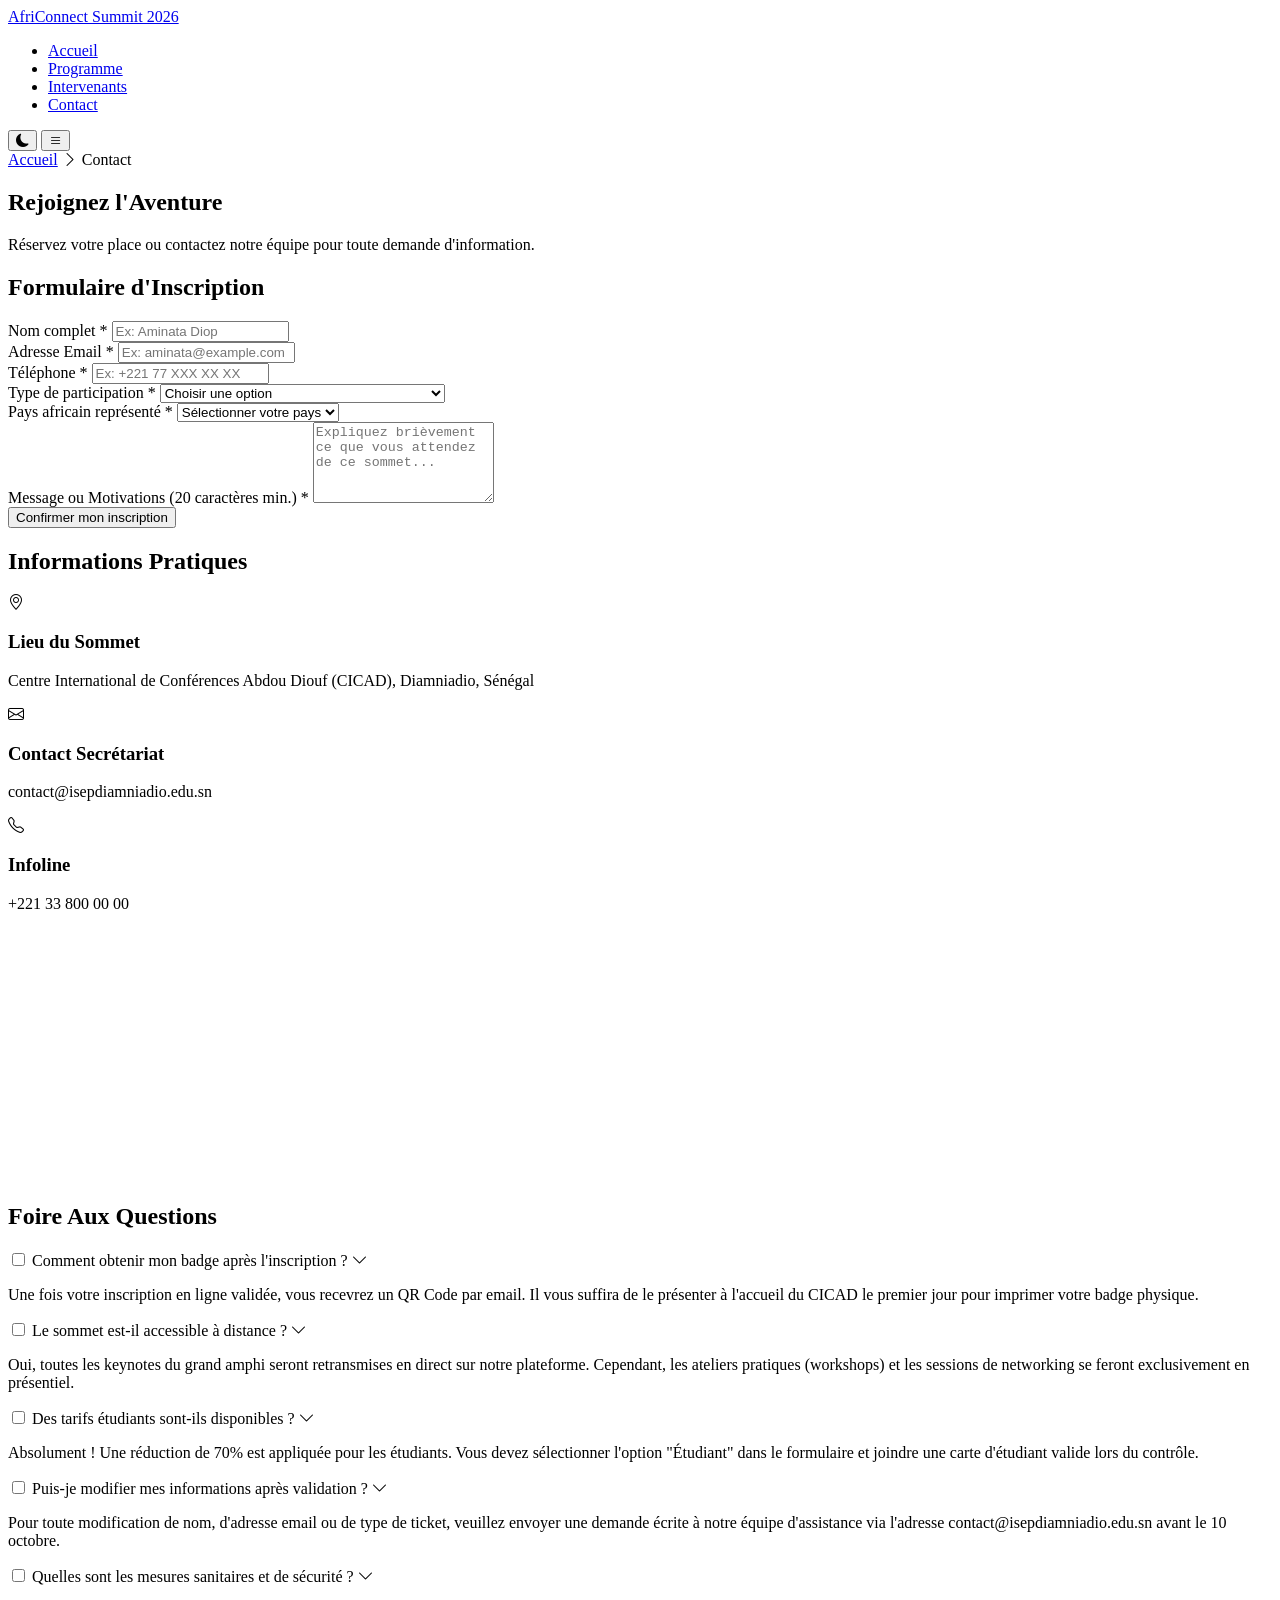
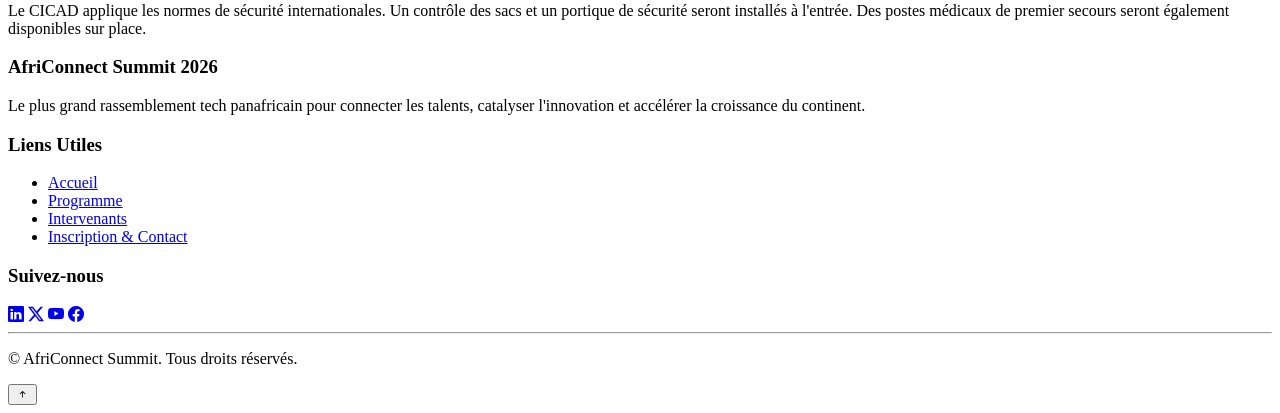
==== contact.html @ 63037cc9 "Structure : Ajout de la page contact avec formulaire, FAQ CSS et carte" ====
<!DOCTYPE html>
<html lang="fr" data-theme="light">
<head>
    <meta charset="UTF-8">
    <meta name="viewport" content="width=device-width, initial-scale=1.0">
    <title>Inscription & Contact | AfriConnect Summit 2026</title>
    <!-- CDN Bootstrap Icons -->
    <link rel="stylesheet" href="https://cdn.jsdelivr.net/npm/bootstrap-icons@1.11.3/font/bootstrap-icons.min.css">
    <!-- Unique fichier CSS -->
    <link rel="stylesheet" href="css/style.css">
</head>
<body>

    <!-- NAVBAR (Identique aux autres pages) -->
    <header>
        <nav class="navbar">
            <div class="nav-logo">
                <a href="index.html">AfriConnect Summit 2026</a>
            </div>
            <ul class="nav-links">
                <li><a href="index.html">Accueil</a></li>
                <li><a href="programme.html">Programme</a></li>
                <li><a href="intervenants.html">Intervenants</a></li>
                <li><a href="contact.html" class="active">Contact</a></li>
            </ul>
            <div class="nav-controls">
                <button id="theme-toggle" aria-label="Changer de thème">
                    <i class="bi bi-moon-fill"></i>
                </button>
                <button class="hamburger" aria-label="Ouvrir le menu">
                    <i class="bi bi-list"></i>
                </button>
            </div>
        </nav>
    </header>

    <!-- CONTENU PRINCIPAL -->
    <main>
        <!-- HERO INTERNE & FIL D'ARIANE -->
        <section class="internal-hero">
            <div class="hero-container">
                <nav class="breadcrumb" aria-label="Fil d'Ariane">
                    <a href="index.html">Accueil</a> <i class="bi bi-chevron-right"></i> <span>Contact</span>
                </nav>
                <h1>Rejoignez l'Aventure</h1>
                <p>Réservez votre place ou contactez notre équipe pour toute demande d'information.</p>
            </div>
        </section>

        <!-- SECTION FORMULAIRE (Futur Flexbox 2 colonnes) -->
        <section id="contact-section">
            <div class="contact-container">
                
                <!-- Colonne Gauche : Formulaire d'inscription -->
                <div class="contact-form-block">
                    <h2>Formulaire d'Inscription</h2>
                    <form id="registration-form" novalidate>
                        
                        <div class="form-group">
                            <label for="fullname">Nom complet *</label>
                            <input type="text" id="fullname" name="fullname" placeholder="Ex: Aminata Diop" required>
                            <span class="error-message" id="error-fullname"></span>
                        </div>

                        <div class="form-group">
                            <label for="email">Adresse Email *</label>
                            <input type="email" id="email" name="email" placeholder="Ex: aminata@example.com" required>
                            <span class="error-message" id="error-email"></span>
                        </div>

                        <div class="form-group">
                            <label for="phone">Téléphone *</label>
                            <input type="tel" id="phone" name="phone" placeholder="Ex: +221 77 XXX XX XX" required>
                            <span class="error-message" id="error-phone"></span>
                        </div>

                        <div class="form-group">
                            <label for="ticket-type">Type de participation *</label>
                            <select id="ticket-type" name="ticket-type" required>
                                <option value="" disabled selected>Choisir une option</option>
                                <option value="standard">Ticket Standard - Accès Conférences</option>
                                <option value="premium">Ticket Premium - Conférences & Workshops</option>
                                <option value="vip">Accès VIP & Diner de Gala</option>
                                <option value="student">Étudiant (Justificatif requis)</option>
                            </select>
                            <span class="error-message" id="error-ticket"></span>
                        </div>

                        <div class="form-group">
                            <label for="country">Pays africain représenté *</label>
                            <select id="country" name="country" required>
                                <option value="" disabled selected>Sélectionner votre pays</option>
                                <option value="SN">Sénégal 🇸🇳</option>
                                <option value="CI">Côte d'Ivoire 🇨🇮</option>
                                <option value="MA">Maroc 🇲🇦</option>
                                <option value="ML">Mali 🇲🇱</option>
                                <option value="GN">Guinée 🇬🇳</option>
                                <option value="TG">Togo 🇹🇬</option>
                                <option value="BF">Burkina Faso 🇧🇫</option>
                                <option value="CM">Cameroun 🇨🇲</option>
                                <option value="GA">Gabon 🇬🇦</option>
                                <option value="NE">Congo CG</option>
                            </select>
                            <span class="error-message" id="error-country"></span>
                        </div>

                        <div class="form-group">
                            <label for="motivation">Message ou Motivations (20 caractères min.) *</label>
                            <textarea id="motivation" name="motivation" rows="5" placeholder="Expliquez brièvement ce que vous attendez de ce sommet..." required></textarea>
                            <span class="error-message" id="error-motivation"></span>
                        </div>

                        <button type="submit" class="btn btn-primary btn-block">Confirmer mon inscription</button>
                        
                        <!-- Zone de notification de succès -->
                        <div id="form-success" class="success-box" style="display: none;">
                            <i class="bi bi-check-circle-fill"></i> Inscription validée avec succès ! Un email de confirmation vous a été envoyé.
                        </div>
                    </form>
                </div>

                <!-- Colonne Droite : Informations pratiques -->
                <div class="contact-info-block">
                    <h2>Informations Pratiques</h2>
                    <div class="info-item">
                        <div class="info-icon"><i class="bi bi-geo-alt"></i></div>
                        <div class="info-text">
                            <h3>Lieu du Sommet</h3>
                            <p>Centre International de Conférences Abdou Diouf (CICAD), Diamniadio, Sénégal</p>
                        </div>
                    </div>

                    <div class="info-item">
                        <div class="info-icon"><i class="bi bi-envelope"></i></div>
                        <div class="info-text">
                            <h3>Contact Secrétariat</h3>
                            <p>contact@isepdiamniadio.edu.sn</p>
                        </div>
                    </div>

                    <div class="info-item">
                        <div class="info-icon"><i class="bi bi-telephone"></i></div>
                        <div class="info-text">
                            <h3>Infoline</h3>
                            <p>+221 33 800 00 00</p>
                        </div>
                    </div>

                    <!-- CARTE GOOGLE MAPS INTÉGRÉE -->
                    <div class="map-container">
                        <iframe 
                            src="https://www.google.com/maps/embed?pb=!1m18!1m12!1m3!1d3859.918113709569!2d-17.2140416!3d14.7172778!2m3!1f0!2f0!3f0!3m2!1i1024!2i768!4f13.1!3m3!1m2!1s0xec1bc162b2be007%3A0xc3311f62c0fc44ad!2sCICAD!5e0!3m2!1sfr!2ssn!4v1710000000000!5m2!1sfr!2ssn" 
                            width="100%" 
                            height="250" 
                            style="border:0;" 
                            allowfullscreen="" 
                            loading="lazy" 
                            referrerpolicy="no-referrer-when-downgrade"
                            title="Emplacement du CICAD Diamniadio">
                        </iframe>
                    </div>
                </div>

            </div>
        </section>

        <!-- SECTION FAQ (Accordéon CSS pur sans JavaScript) -->
        <section id="faq-section">
            <h2>Foire Aux Questions</h2>
            <div class="accordion-container">
                
                <!-- Question 1 -->
                <div class="accordion-item">
                    <input type="checkbox" id="faq-1" class="accordion-toggle">
                    <label for="faq-1" class="accordion-header">
                        <span>Comment obtenir mon badge après l'inscription ?</span>
                        <i class="bi bi-chevron-down"></i>
                    </label>
                    <div class="accordion-content">
                        <p>Une fois votre inscription en ligne validée, vous recevrez un QR Code par email. Il vous suffira de le présenter à l'accueil du CICAD le premier jour pour imprimer votre badge physique.</p>
                    </div>
                </div>

                <!-- Question 2 -->
                <div class="accordion-item">
                    <input type="checkbox" id="faq-2" class="accordion-toggle">
                    <label for="faq-2" class="accordion-header">
                        <span>Le sommet est-il accessible à distance ?</span>
                        <i class="bi bi-chevron-down"></i>
                    </label>
                    <div class="accordion-content">
                        <p>Oui, toutes les keynotes du grand amphi seront retransmises en direct sur notre plateforme. Cependant, les ateliers pratiques (workshops) et les sessions de networking se feront exclusivement en présentiel.</p>
                    </div>
                </div>

                <!-- Question 3 -->
                <div class="accordion-item">
                    <input type="checkbox" id="faq-3" class="accordion-toggle">
                    <label for="faq-3" class="accordion-header">
                        <span>Des tarifs étudiants sont-ils disponibles ?</span>
                        <i class="bi bi-chevron-down"></i>
                    </label>
                    <div class="accordion-content">
                        <p>Absolument ! Une réduction de 70% est appliquée pour les étudiants. Vous devez sélectionner l'option "Étudiant" dans le formulaire et joindre une carte d'étudiant valide lors du contrôle.</p>
                    </div>
                </div>

                <!-- Question 4 -->
                <div class="accordion-item">
                    <input type="checkbox" id="faq-4" class="accordion-toggle">
                    <label for="faq-4" class="accordion-header">
                        <span>Puis-je modifier mes informations après validation ?</span>
                        <i class="bi bi-chevron-down"></i>
                    </label>
                    <div class="accordion-content">
                        <p>Pour toute modification de nom, d'adresse email ou de type de ticket, veuillez envoyer une demande écrite à notre équipe d'assistance via l'adresse contact@isepdiamniadio.edu.sn avant le 10 octobre.</p>
                    </div>
                </div>

                <!-- Question 5 -->
                <div class="accordion-item">
                    <input type="checkbox" id="faq-5" class="accordion-toggle">
                    <label for="faq-5" class="accordion-header">
                        <span>Quelles sont les mesures sanitaires et de sécurité ?</span>
                        <i class="bi bi-chevron-down"></i>
                    </label>
                    <div class="accordion-content">
                        <p>Le CICAD applique les normes de sécurité internationales. Un contrôle des sacs et un portique de sécurité seront installés à l'entrée. Des postes médicaux de premier secours seront également disponibles sur place.</p>
                    </div>
                </div>

            </div>
        </section>
    </main>

    <!-- FOOTER (Identique aux autres pages) -->
    <footer>
        <div class="footer-container">
            <div class="footer-col">
                <h3>AfriConnect Summit 2026</h3>
                <p>Le plus grand rassemblement tech panafricain pour connecter les talents, catalyser l'innovation et accélérer la croissance du continent.</p>
            </div>
            <div class="footer-col">
                <h3>Liens Utiles</h3>
                <ul class="footer-links">
                    <li><a href="index.html">Accueil</a></li>
                    <li><a href="programme.html">Programme</a></li>
                    <li><a href="intervenants.html">Intervenants</a></li>
                    <li><a href="contact.html">Inscription & Contact</a></li>
                </ul>
            </div>
            <div class="footer-col">
                <h3>Suivez-nous</h3>
                <div class="footer-socials">
                    <a href="#" aria-label="Lien vers LinkedIn"><i class="bi bi-linkedin"></i></a>
                    <a href="#" aria-label="Lien vers X (Twitter)"><i class="bi bi-twitter-x"></i></a>
                    <a href="#" aria-label="Lien vers YouTube"><i class="bi bi-youtube"></i></a>
                    <a href="#" aria-label="Lien vers Facebook"><i class="bi bi-facebook"></i></a>
                </div>
            </div>
        </div>
        <hr class="footer-divider">
        <div class="footer-bottom">
            <p>&copy; <span id="current-year"></span> AfriConnect Summit. Tous droits réservés.</p>
            <button id="back-to-top" aria-label="Retour en haut de la page">
                <i class="bi bi-arrow-up-short"></i>
            </button>
        </div>
    </footer>

    <!-- Unique fichier JS -->
    <script src="js/main.js"></script>
</body>
</html>
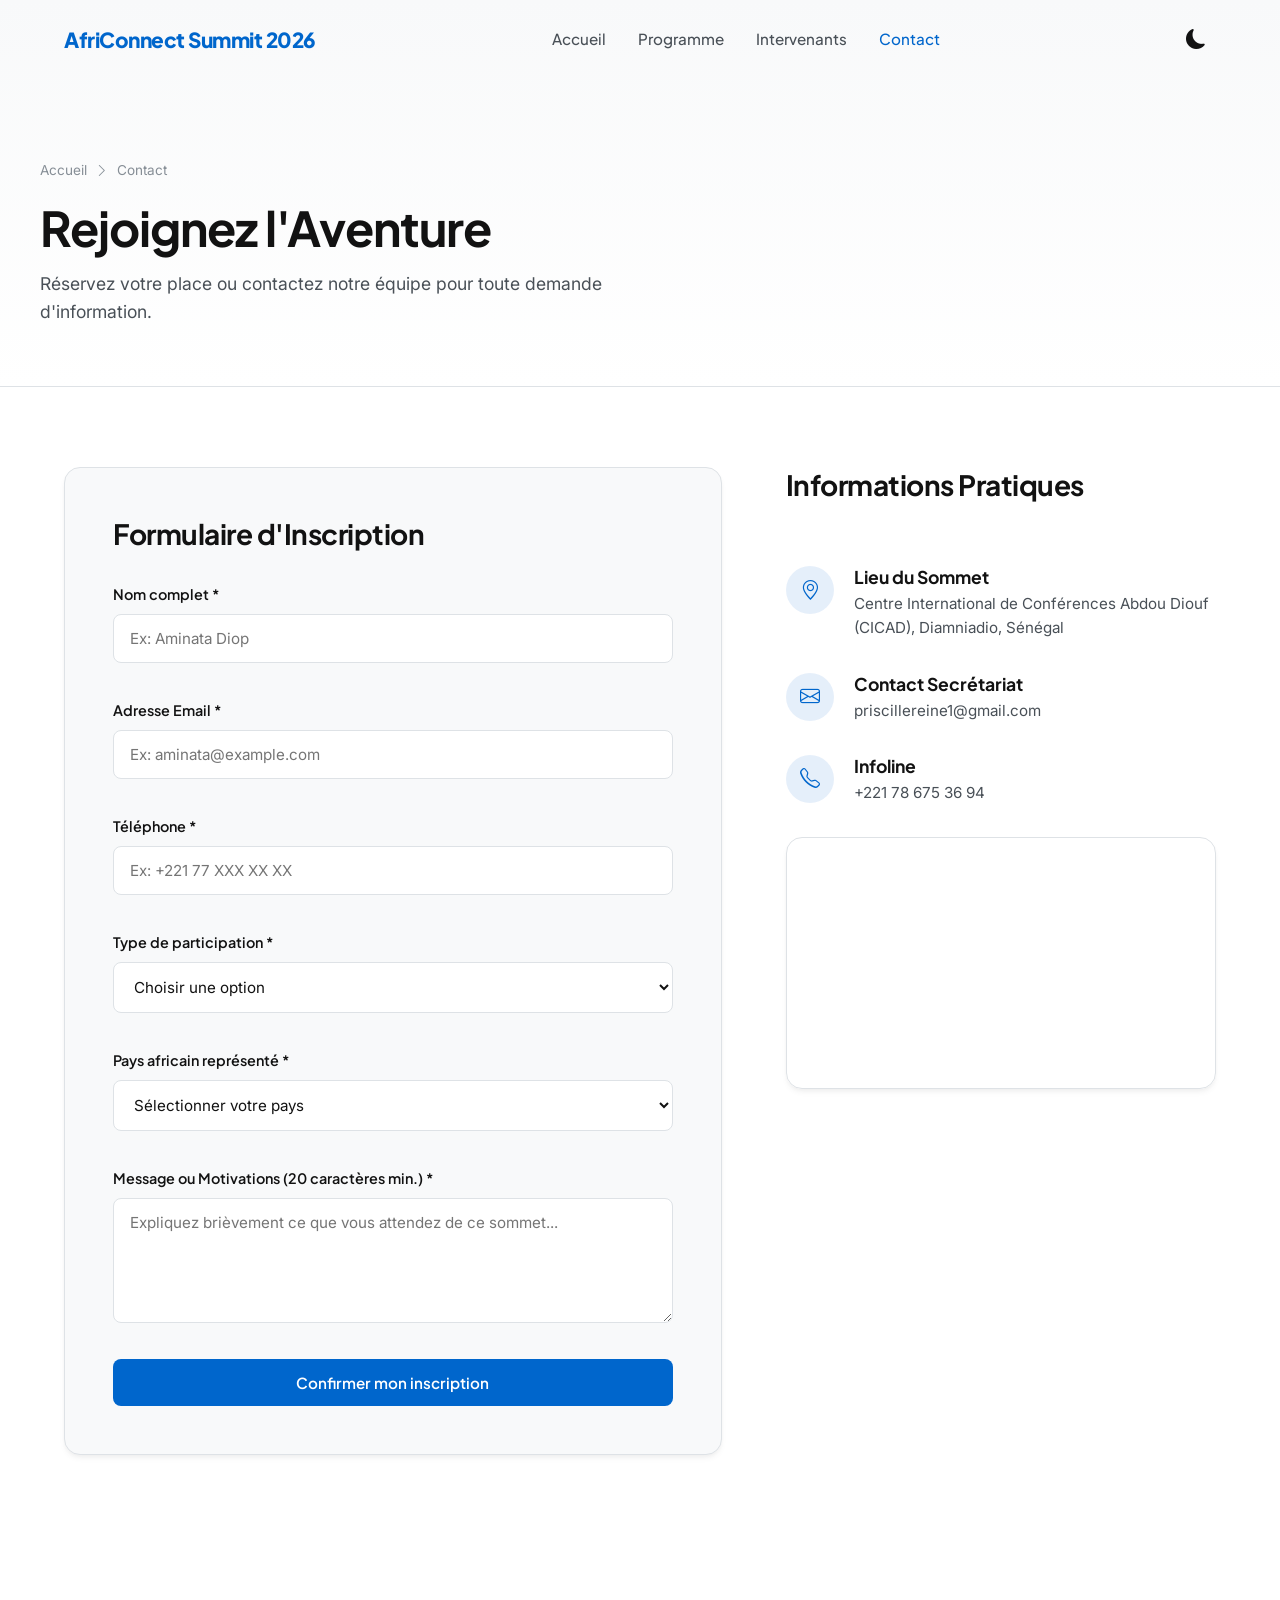
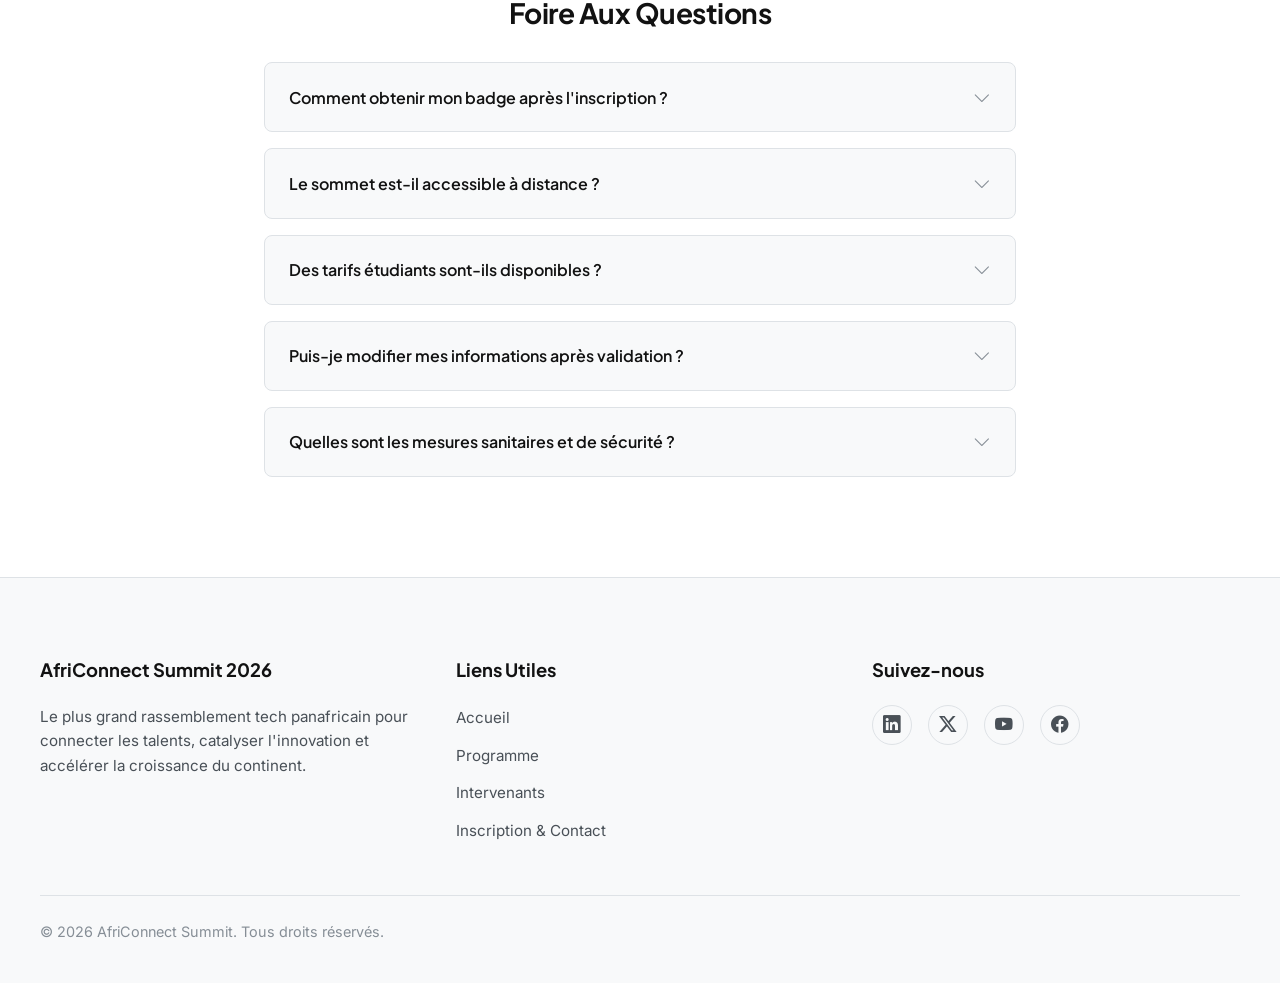
==== commit 404a46bd: "Feat : Implémentation complète des fonctionnalités JavaScript et finitions UI et README.md" ====
--- a/contact.html
+++ b/contact.html
@@ -134,7 +134,7 @@
                         <div class="info-icon"><i class="bi bi-envelope"></i></div>
                         <div class="info-text">
                             <h3>Contact Secrétariat</h3>
-                            <p>contact@isepdiamniadio.edu.sn</p>
+                            <p>priscillereine1@gmail.com</p>
                         </div>
                     </div>
 
@@ -142,7 +142,7 @@
                         <div class="info-icon"><i class="bi bi-telephone"></i></div>
                         <div class="info-text">
                             <h3>Infoline</h3>
-                            <p>+221 33 800 00 00</p>
+                            <p>+221 78 675 36 94</p>
                         </div>
                     </div>
 
--- a/css/style.css
+++ b/css/style.css
@@ -0,0 +1,1366 @@
+/* ==========================================================================
+   1. VARIABLES & IMPORTATIONS (Google Fonts)
+   ========================================================================== */
+@import url('https://fonts.googleapis.com/css2?family=Inter:wght@300;400;500;600&family=Plus+Jakarta+Sans:wght@500;600;700;800&display=swap');
+
+:root {
+    /* Polices */
+    --font-title: 'Plus Jakarta Sans', sans-serif;
+    --font-body: 'Inter', sans-serif;
+
+    /* Palette de couleurs - Mode Clair (Par défaut) */
+    --bg-primary: #ffffff;
+    --bg-secondary: #f8f9fa;
+    --bg-tertiary: #f1f3f5;
+    --text-primary: #121212;
+    --text-secondary: #495057;
+    --text-muted: #868e96;
+    --accent: #0066cc; /* Bleu électrique moderne */
+    --accent-hover: #0052a3;
+    --border-color: #dee2e6;
+    
+    /* Variables de structure (Constantes) */
+    --border-radius-sm: 8px;
+    --border-radius-md: 16px;
+    --border-radius-lg: 24px;
+    --transition-smooth: all 0.3s cubic-bezier(0.4, 0, 0.2, 1);
+    --shadow-sm: 0 4px 6px -1px rgba(0, 0, 0, 0.05), 0 2px 4px -1px rgba(0, 0, 0, 0.03);
+    --shadow-md: 0 10px 15px -3px rgba(0, 0, 0, 0.08), 0 4px 6px -2px rgba(0, 0, 0, 0.04);
+}
+
+/* Redéfinition des variables pour le MODE SOMBRE */
+[data-theme="dark"] {
+    --bg-primary: #0b0f19;      /* Fond sombre moderne (tirant sur le bleu nuit) */
+    --bg-secondary: #111827;    /* Surface de carte légèrement plus claire */
+    --bg-tertiary: #1f2937;
+    --text-primary: #f9fafb;
+    --text-secondary: #d1d5db;
+    --text-muted: #9ca3af;
+    --accent: #3b82f6;          /* Bleu brillant pour mode sombre */
+    --accent-hover: #60a5fa;
+    --border-color: #374151;
+    --shadow-sm: 0 4px 6px -1px rgba(0, 0, 0, 0.2), 0 2px 4px -1px rgba(0, 0, 0, 0.1);
+    --shadow-md: 0 10px 15px -3px rgba(0, 0, 0, 0.3), 0 4px 6px -2px rgba(0, 0, 0, 0.15);
+}
+
+/* ==========================================================================
+   2. RÉINITIALISATION & CONFIGURATION DE BASE
+   ========================================================================== */
+*, *::before, *::after {
+    box-sizing: border-box;
+    margin: 0;
+    padding: 0;
+}
+
+html {
+    scroll-behavior: smooth;
+    font-size: 16px;
+}
+
+body {
+    background-color: var(--bg-primary);
+    color: var(--text-primary);
+    font-family: var(--font-body);
+    line-height: 1.6;
+    overflow-x: hidden;
+    transition: background-color 0.3s ease, color 0.3s ease;
+}
+
+/* Liens globaux */
+a {
+    color: inherit;
+    text-decoration: none;
+    transition: var(--transition-smooth);
+}
+
+/* Titres expressifs */
+h1, h2, h3, h4 {
+    font-family: var(--font-title);
+    font-weight: 700;
+    line-height: 1.25;
+}
+
+/* Boutons Réutilisables de Qualité Supérieure */
+.btn {
+    display: inline-flex;
+    align-items: center;
+    justify-content: center;
+    padding: 12px 28px;
+    font-family: var(--font-title);
+    font-weight: 600;
+    font-size: 0.95rem;
+    border-radius: var(--border-radius-sm);
+    border: 2px solid transparent;
+    cursor: pointer;
+    transition: var(--transition-smooth);
+}
+
+.btn-primary {
+    background-color: var(--accent);
+    color: #ffffff;
+}
+
+.btn-primary:hover {
+    background-color: var(--accent-hover);
+    transform: translateY(-2px);
+}
+
+.btn-secondary {
+    background-color: transparent;
+    color: var(--text-primary);
+    border-color: var(--border-color);
+}
+
+.btn-secondary:hover {
+    background-color: var(--bg-tertiary);
+}
+
+.btn-outline {
+    background-color: transparent;
+    color: var(--accent);
+    border-color: var(--accent);
+}
+
+.btn-outline:hover {
+    background-color: var(--accent);
+    color: #ffffff;
+    transform: translateY(-2px);
+}
+
+.btn-block {
+    width: 100%;
+}
+/* ==========================================================================
+   3. BARRE DE NAVIGATION (NAVBAR)
+   ========================================================================== */
+header {
+    position: fixed;
+    top: 0;
+    left: 0;
+    width: 100%;
+    z-index: 1000;
+    transition: var(--transition-smooth);
+}
+
+/* Classe dynamique ajoutée en JS au scroll */
+header.scrolled {
+    background-color: rgba(var(--bg-primary-rgb, 255, 255, 255), 0.85);
+    backdrop-filter: blur(12px);
+    border-bottom: 1px solid var(--border-color);
+    box-shadow: var(--shadow-sm);
+}
+
+/* Ajustement pour le mode sombre quand on scrolle */
+[data-theme="dark"] header.scrolled {
+    background-color: rgba(11, 15, 25, 0.85);
+}
+
+.navbar {
+    max-width: 1200px;
+    margin: 0 auto;
+    padding: 20px 24px;
+    display: flex;
+    justify-content: space-between;
+    align-items: center;
+    transition: var(--transition-smooth);
+}
+
+header.scrolled .navbar {
+    padding: 14px 24px;
+}
+
+.nav-logo a {
+    font-family: var(--font-title);
+    font-weight: 800;
+    font-size: 1.3rem;
+    color: var(--accent);
+    letter-spacing: -0.5px;
+}
+
+.nav-links {
+    display: flex;
+    list-style: none;
+    gap: 32px;
+}
+
+.nav-links a {
+    font-family: var(--font-title);
+    font-weight: 500;
+    font-size: 0.95rem;
+    color: var(--text-secondary);
+}
+
+.nav-links a:hover, .nav-links a.active {
+    color: var(--accent);
+}
+
+.nav-controls {
+    display: flex;
+    align-items: center;
+    gap: 16px;
+}
+
+/* Boutons de contrôle (Dark mode & Hamburger) */
+#theme-toggle, .hamburger {
+    background: transparent;
+    border: none;
+    color: var(--text-primary);
+    font-size: 1.25rem;
+    cursor: pointer;
+    width: 40px;
+    height: 40px;
+    border-radius: 50%;
+    display: flex;
+    align-items: center;
+    justify-content: center;
+    transition: var(--transition-smooth);
+}
+
+#theme-toggle:hover {
+    background-color: var(--bg-tertiary);
+    color: var(--accent);
+}
+
+.hamburger {
+    display: none; /* Masqué sur PC */
+}
+/* ==========================================================================
+   4. PAGE D'ACCUEIL - SECTION HERO & COMPTE À REBOURS
+   ========================================================================== */
+#hero {
+    min-height: 100vh;
+    display: flex;
+    flex-direction: column;
+    justify-content: center;
+    align-items: center;
+    padding: 120px 24px 60px 24px;
+    background: radial-gradient(circle at top right, rgba(0, 102, 204, 0.08), transparent 45%),
+                radial-gradient(circle at bottom left, rgba(59, 130, 246, 0.05), transparent 50%);
+    text-align: center;
+    position: relative;
+}
+
+.hero-content {
+    max-width: 800px;
+    margin-bottom: 48px;
+}
+
+#hero h1 {
+    font-size: clamp(2.5rem, 5vw, 4.5rem); /* Police ultra-expressive et fluide 2026 */
+    font-weight: 800;
+    letter-spacing: -1.5px;
+    margin-bottom: 20px;
+    background: linear-gradient(135deg, var(--text-primary) 30%, var(--accent));
+    -webkit-background-clip: text;
+    -webkit-text-fill-color: transparent;
+}
+
+.hero-meta {
+    font-size: clamp(1.1rem, 2vw, 1.3rem);
+    color: var(--text-secondary);
+    margin-bottom: 32px;
+    font-family: var(--font-title);
+    font-weight: 500;
+}
+
+.hero-ctas {
+    display: flex;
+    gap: 16px;
+    justify-content: center;
+    flex-wrap: wrap;
+}
+
+/* Compte à rebours immersif */
+.countdown-container {
+    display: flex;
+    gap: 20px;
+    justify-content: center;
+    flex-wrap: wrap;
+    margin-top: 20px;
+    padding: 24px;
+    background-color: var(--bg-secondary);
+    border: 1px solid var(--border-color);
+    border-radius: var(--border-radius-md);
+    box-shadow: var(--shadow-md);
+}
+
+.countdown-item {
+    font-family: var(--font-title);
+    font-size: 0.85rem;
+    font-weight: 600;
+    text-transform: uppercase;
+    letter-spacing: 1px;
+    color: var(--text-muted);
+    display: flex;
+    flex-direction: column;
+    align-items: center;
+    min-width: 80px;
+}
+
+.countdown-item span {
+    font-size: 2.2rem;
+    font-weight: 800;
+    color: var(--accent);
+    line-height: 1;
+    margin-bottom: 4px;
+}
+
+/* ==========================================================================
+   5. SECTION CHIFFRES CLÉS (CSS GRID obligatoire)
+   ========================================================================== */
+#key-stats {
+    padding: 100px 24px;
+    max-width: 1200px;
+    margin: 0 auto;
+}
+
+#key-stats h2 {
+    text-align: center;
+    font-size: 2rem;
+    margin-bottom: 48px;
+    position: relative;
+}
+
+/* Grid responsive pour les 4 statistiques */
+.stats-grid {
+    display: grid;
+    grid-template-columns: repeat(auto-fit, minmax(220px, 1fr));
+    gap: 24px;
+}
+
+.stat-card {
+    background-color: var(--bg-secondary);
+    padding: 40px 32px;
+    border-radius: var(--border-radius-md);
+    border: 1px solid var(--border-color);
+    text-align: center;
+    transition: var(--transition-smooth);
+    box-shadow: var(--shadow-sm);
+}
+
+.stat-card:hover {
+    transform: translateY(-5px);
+    box-shadow: var(--shadow-md);
+    border-color: var(--accent);
+}
+
+.stat-number {
+    font-family: var(--font-title);
+    font-size: 3rem;
+    font-weight: 800;
+    color: var(--accent);
+    display: block;
+    margin-bottom: 8px;
+}
+
+.stat-label {
+    font-size: 1rem;
+    color: var(--text-secondary);
+    font-weight: 500;
+}
+
+/* ==========================================================================
+   6. SECTION "POURQUOI PARTICIPER" (FLEXBOX obligatoire)
+   ========================================================================== */
+#why-attend {
+    background-color: var(--bg-secondary);
+    padding: 100px 24px;
+}
+
+#why-attend h2 {
+    text-align: center;
+    font-size: 2rem;
+    margin-bottom: 48px;
+}
+
+.features-container {
+    max-width: 1200px;
+    margin: 0 auto;
+    display: flex; /* Flexbox 1/3 */
+    gap: 32px;
+    justify-content: space-between;
+}
+
+.feature-card {
+    flex: 1; /* Permet de répartir équitablement l'espace */
+    background-color: var(--bg-primary);
+    padding: 40px 32px;
+    border-radius: var(--border-radius-md);
+    border: 1px solid var(--border-color);
+    transition: var(--transition-smooth);
+}
+
+.feature-card:hover {
+    transform: translateY(-5px);
+    box-shadow: var(--shadow-md);
+}
+
+.feature-icon {
+    font-size: 2.5rem;
+    color: var(--accent);
+    margin-bottom: 24px;
+}
+
+.feature-card h3 {
+    font-size: 1.35rem;
+    margin-bottom: 16px;
+}
+
+.feature-card p {
+    color: var(--text-secondary);
+    font-size: 0.95rem;
+}
+
+/* ==========================================================================
+   7. INTERVENANTS VEDETTES & SPONSORS (GRID + FLEX)
+   ========================================================================== */
+#featured-speakers {
+    padding: 100px 24px;
+    max-width: 1200px;
+    margin: 0 auto;
+}
+
+#featured-speakers h2 {
+    text-align: center;
+    font-size: 2rem;
+    margin-bottom: 48px;
+}
+
+.speakers-grid {
+    display: grid; /* Grid 2/2 */
+    grid-template-columns: repeat(auto-fit, minmax(250px, 1fr));
+    gap: 32px;
+    margin-bottom: 48px;
+}
+
+.speaker-card {
+    background-color: var(--bg-secondary);
+    border-radius: var(--border-radius-md);
+    overflow: hidden;
+    border: 1px solid var(--border-color);
+    transition: var(--transition-smooth);
+}
+
+.speaker-card:hover {
+    transform: translateY(-8px);
+    box-shadow: var(--shadow-md);
+}
+
+.speaker-img {
+    width: 100%;
+    height: 280px;
+    background-color: var(--bg-tertiary); /* En attendant d'avoir de vraies images */
+    position: relative;
+}
+
+.speaker-img img {
+    width: 100%;
+    height: 100%;
+    object-fit: cover;
+}
+
+.speaker-info {
+    padding: 24px;
+}
+
+.speaker-info h3 {
+    font-size: 1.2rem;
+    margin-bottom: 4px;
+}
+
+.speaker-role {
+    color: var(--accent);
+    font-weight: 500;
+    font-size: 0.9rem;
+    margin-bottom: 12px;
+}
+
+.speaker-country {
+    font-size: 0.85rem;
+    color: var(--text-secondary);
+    display: block;
+}
+
+.section-actions {
+    text-align: center;
+}
+
+/* Sponsors */
+#sponsors {
+    background-color: var(--bg-secondary);
+    padding: 100px 24px;
+    text-align: center;
+}
+
+#sponsors h2 {
+    font-size: 2rem;
+    margin-bottom: 48px;
+}
+
+.sponsors-level {
+    margin-bottom: 40px;
+}
+
+.sponsors-level h3 {
+    font-size: 1.1rem;
+    color: var(--text-muted);
+    text-transform: uppercase;
+    letter-spacing: 1.5px;
+    margin-bottom: 24px;
+}
+
+.sponsors-logos {
+    display: flex; /* Flexbox 2/3 */
+    justify-content: center;
+    align-items: center;
+    gap: 40px;
+    flex-wrap: wrap;
+}
+
+.sponsor-logo-placeholder {
+    background-color: var(--bg-primary);
+    padding: 20px 40px;
+    border-radius: var(--border-radius-sm);
+    border: 1px solid var(--border-color);
+    font-weight: 600;
+    color: var(--text-muted);
+    min-width: 150px;
+}
+
+/* ==========================================================================
+   8. FOOTER DESIGN (FLEXBOX)
+   ========================================================================== */
+footer {
+    background-color: var(--bg-secondary);
+    border-top: 1px solid var(--border-color);
+    padding: 80px 24px 40px 24px;
+}
+
+.footer-container {
+    max-width: 1200px;
+    margin: 0 auto;
+    display: flex; /* Flexbox 3/3 */
+    justify-content: space-between;
+    gap: 48px;
+    flex-wrap: wrap;
+}
+
+.footer-col {
+    flex: 1;
+    min-width: 250px;
+}
+
+.footer-col h3 {
+    font-size: 1.15rem;
+    margin-bottom: 24px;
+    color: var(--text-primary);
+}
+
+.footer-col p {
+    color: var(--text-secondary);
+    font-size: 0.95rem;
+}
+
+.footer-links {
+    list-style: none;
+}
+
+.footer-links li {
+    margin-bottom: 12px;
+}
+
+.footer-links a {
+    color: var(--text-secondary);
+    font-size: 0.95rem;
+}
+
+.footer-links a:hover {
+    color: var(--accent);
+    padding-left: 4px;
+}
+
+.footer-socials {
+    display: flex;
+    gap: 16px;
+}
+
+.footer-socials a {
+    width: 40px;
+    height: 40px;
+    border-radius: 50%;
+    border: 1px solid var(--border-color);
+    display: flex;
+    align-items: center;
+    justify-content: center;
+    color: var(--text-secondary);
+    font-size: 1.1rem;
+}
+
+.footer-socials a:hover {
+    background-color: var(--accent);
+    color: #ffffff;
+    border-color: var(--accent);
+    transform: translateY(-3px);
+}
+
+.footer-divider {
+    max-width: 1200px;
+    margin: 40px auto 24px auto;
+    border: 0;
+    border-top: 1px solid var(--border-color);
+}
+
+.footer-bottom {
+    max-width: 1200px;
+    margin: 0 auto;
+    display: flex;
+    justify-content: space-between;
+    align-items: center;
+    flex-wrap: wrap;
+    gap: 20px;
+}
+
+.footer-bottom p {
+    color: var(--text-muted);
+    font-size: 0.9rem;
+}
+
+#back-to-top {
+    background-color: var(--accent);
+    color: #ffffff;
+    border: none;
+    width: 44px;
+    height: 44px;
+    border-radius: 50%;
+    display: flex;
+    align-items: center;
+    justify-content: center;
+    font-size: 1.5rem;
+    cursor: pointer;
+    box-shadow: var(--shadow-md);
+    transition: var(--transition-smooth);
+}
+
+#back-to-top:hover {
+    background-color: var(--accent-hover);
+    transform: translateY(-3px);
+}
+/* ==========================================================================
+   9. BANNIÈRE INTERNE & FIL D'ARIANE (Commun aux pages secondaires)
+   ========================================================================== */
+.internal-hero {
+    padding: 160px 24px 60px 24px;
+    background: linear-gradient(180deg, var(--bg-secondary) 0%, var(--bg-primary) 100%);
+    border-bottom: 1px solid var(--border-color);
+}
+
+.hero-container {
+    max-width: 1200px;
+    margin: 0 auto;
+}
+
+.breadcrumb {
+    font-size: 0.85rem;
+    color: var(--text-muted);
+    margin-bottom: 16px;
+    display: flex;
+    align-items: center;
+    gap: 8px;
+}
+
+.breadcrumb a:hover {
+    color: var(--accent);
+}
+
+.internal-hero h1 {
+    font-size: clamp(2rem, 4vw, 3rem);
+    margin-bottom: 12px;
+    letter-spacing: -1px;
+}
+
+.internal-hero p {
+    color: var(--text-secondary);
+    font-size: 1.1rem;
+    max-width: 600px;
+}
+
+/* ==========================================================================
+   10. STYLE DE LA PAGE PROGRAMME (Onglets & Tableaux)
+   ========================================================================== */
+#schedule-section {
+    padding: 80px 24px;
+    max-width: 1200px;
+    margin: 0 auto;
+}
+
+/* Container des onglets de jours */
+.tabs-container {
+    display: flex;
+    justify-content: center;
+    gap: 16px;
+    margin-bottom: 48px;
+}
+
+.tab-btn {
+    background-color: var(--bg-secondary);
+    border: 1px solid var(--border-color);
+    padding: 16px 32px;
+    border-radius: var(--border-radius-md);
+    cursor: pointer;
+    display: flex;
+    flex-direction: column;
+    align-items: center;
+    min-width: 160px;
+    transition: var(--transition-smooth);
+}
+
+.tab-btn:hover {
+    border-color: var(--accent);
+    transform: translateY(-2px);
+}
+
+/* Style de l'onglet actif */
+.tab-btn.active {
+    background-color: var(--accent);
+    border-color: var(--accent);
+}
+
+.tab-btn .day-title {
+    font-family: var(--font-title);
+    font-size: 1.1rem;
+    font-weight: 700;
+    color: var(--text-primary);
+    transition: var(--transition-smooth);
+}
+
+.tab-btn .day-date {
+    font-size: 0.85rem;
+    color: var(--text-secondary);
+    margin-top: 4px;
+    transition: var(--transition-smooth);
+}
+
+/* Changement de couleur du texte quand l'onglet est actif */
+.tab-btn.active .day-title {
+    color: #ffffff;
+}
+
+.tab-btn.active .day-date {
+    color: rgba(255, 255, 255, 0.8);
+}
+
+/* Panneaux de contenu (Cachés par défaut, gérés en JS) */
+.tab-panel {
+    display: none;
+}
+
+.tab-panel.active {
+    display: block;
+    animation: fadeIn 0.4s ease-in-out;
+}
+
+/* Tableaux de l'agenda */
+.table-responsive {
+    width: 100%;
+    overflow-x: auto; /* Défilement horizontal fluide sur mobile */
+    border-radius: var(--border-radius-md);
+    box-shadow: var(--shadow-sm);
+    border: 1px solid var(--border-color);
+}
+
+.schedule-table {
+    width: 100%;
+    border-collapse: collapse;
+    background-color: var(--bg-primary);
+    text-align: left;
+    min-width: 700px; /* Force une largeur minimale pour un défilement mobile propre */
+}
+
+.schedule-table th, 
+.schedule-table td {
+    padding: 20px 24px;
+    border-bottom: 1px solid var(--border-color);
+}
+
+.schedule-table th {
+    background-color: var(--bg-secondary);
+    font-family: var(--font-title);
+    font-weight: 600;
+    color: var(--text-primary);
+    font-size: 0.95rem;
+    text-transform: uppercase;
+    letter-spacing: 0.5px;
+}
+
+.schedule-table tr:last-child td {
+    border-bottom: none;
+}
+
+.schedule-table tbody tr {
+    transition: var(--transition-smooth);
+}
+
+.schedule-table tbody tr:hover {
+    background-color: rgba(0, 102, 204, 0.02); /* Légère surbrillance au survol */
+}
+
+.schedule-table .time {
+    font-family: var(--font-title);
+    font-weight: 700;
+    color: var(--accent);
+    white-space: nowrap;
+}
+
+.schedule-table .session-title {
+    font-weight: 600;
+    color: var(--text-primary);
+}
+
+.schedule-table .speaker-name {
+    font-size: 0.95rem;
+    color: var(--text-secondary);
+    font-weight: 500;
+}
+
+/* ==========================================================================
+   11. SECTION DES THÉMATIQUES (CSS GRID 2x2)
+   ========================================================================== */
+#themes-section {
+    padding: 80px 24px;
+    max-width: 1200px;
+    margin: 0 auto;
+}
+
+#themes-section h2 {
+    text-align: center;
+    font-size: 2rem;
+    margin-bottom: 48px;
+}
+
+.themes-grid {
+    display: grid;
+    grid-template-columns: repeat(auto-fit, minmax(280px, 1fr));
+    gap: 32px;
+}
+
+.theme-card {
+    background-color: var(--bg-secondary);
+    padding: 40px;
+    border-radius: var(--border-radius-md);
+    border: 1px solid var(--border-color);
+    transition: var(--transition-smooth);
+}
+
+.theme-card:hover {
+    transform: translateY(-5px);
+    border-color: var(--accent);
+    box-shadow: var(--shadow-md);
+}
+
+.theme-icon-box {
+    width: 60px;
+    height: 60px;
+    background-color: rgba(0, 102, 204, 0.1);
+    color: var(--accent);
+    border-radius: var(--border-radius-sm);
+    display: flex;
+    align-items: center;
+    justify-content: center;
+    font-size: 1.8rem;
+    margin-bottom: 24px;
+}
+
+.theme-card h3 {
+    font-size: 1.25rem;
+    margin-bottom: 16px;
+}
+
+.theme-card p {
+    color: var(--text-secondary);
+    font-size: 0.95rem;
+}
+
+/* Animation d'apparition fluide */
+@keyframes fadeIn {
+    from {
+        opacity: 0;
+        transform: translateY(10px);
+    }
+    to {
+        opacity: 1;
+        transform: translateY(0);
+    }
+}
+/* ==========================================================================
+   12. STYLE DE LA PAGE INTERVENANTS (Barre de filtres & Grille)
+   ========================================================================== */
+#filter-section {
+    padding: 60px 24px 20px 24px;
+    max-width: 1200px;
+    margin: 0 auto;
+}
+
+/* Container de filtrage en Flexbox */
+.filter-container {
+    display: flex;
+    justify-content: center;
+    gap: 12px;
+    flex-wrap: wrap; /* S'adapte proprement sur mobile */
+}
+
+.filter-btn {
+    background-color: var(--bg-secondary);
+    border: 1px solid var(--border-color);
+    padding: 10px 24px;
+    font-family: var(--font-title);
+    font-weight: 600;
+    font-size: 0.9rem;
+    color: var(--text-secondary);
+    border-radius: 30px; /* Boutons aux bords arrondis style "pilule" */
+    cursor: pointer;
+    transition: var(--transition-smooth);
+}
+
+.filter-btn:hover {
+    border-color: var(--accent);
+    color: var(--accent);
+    transform: translateY(-1px);
+}
+
+/* Bouton de filtre actif */
+.filter-btn.active {
+    background-color: var(--accent);
+    border-color: var(--accent);
+    color: #ffffff;
+    box-shadow: var(--shadow-sm);
+}
+
+/* Section de la grande grille de 9 cartes */
+#speakers-section {
+    padding: 40px 24px 100px 24px;
+    max-width: 1200px;
+    margin: 0 auto;
+}
+
+.speakers-main-grid {
+    display: grid;
+    grid-template-columns: repeat(auto-fill, minmax(300px, 1fr));
+    gap: 32px;
+}
+
+/* Cartes individuelles des intervenants */
+.speaker-full-card {
+    background-color: var(--bg-secondary);
+    border: 1px solid var(--border-color);
+    border-radius: var(--border-radius-md);
+    overflow: hidden;
+    transition: var(--transition-smooth);
+    box-shadow: var(--shadow-sm);
+    display: flex;
+    flex-direction: column;
+}
+
+.speaker-full-card:hover {
+    transform: translateY(-8px);
+    border-color: var(--accent);
+    box-shadow: var(--shadow-md);
+}
+
+/* Container de l'image de l'intervenant */
+.speaker-card-img {
+    width: 100%;
+    height: 320px;
+    background-color: var(--bg-tertiary);
+    overflow: hidden;
+}
+
+.speaker-card-img img {
+    width: 100%;
+    height: 100%;
+    object-fit: cover;
+    transition: var(--transition-smooth);
+}
+
+/* Effet de léger zoom sur l'image au survol de la carte */
+.speaker-full-card:hover .speaker-card-img img {
+    transform: scale(1.04);
+}
+
+/* Corps de la carte */
+.speaker-card-body {
+    padding: 24px;
+    flex-grow: 1;
+    display: flex;
+    flex-direction: column;
+}
+
+.speaker-card-body h3 {
+    font-size: 1.3rem;
+    margin-bottom: 6px;
+    color: var(--text-primary);
+}
+
+.speaker-spec {
+    color: var(--accent);
+    font-weight: 600;
+    font-size: 0.95rem;
+    margin-bottom: 4px;
+}
+
+.speaker-org {
+    color: var(--text-secondary);
+    font-size: 0.9rem;
+    font-weight: 500;
+    margin-bottom: 16px;
+}
+
+/* Badge du pays d'origine en bas de carte */
+.speaker-flag {
+    margin-top: auto; /* Pousse le badge tout en bas de la carte */
+    display: inline-block;
+    align-self: flex-start;
+    background-color: var(--bg-primary);
+    border: 1px solid var(--border-color);
+    padding: 6px 12px;
+    border-radius: var(--border-radius-sm);
+    font-size: 0.85rem;
+    font-weight: 600;
+    color: var(--text-primary);
+}
+/* ==========================================================================
+   13. STYLE DE LA PAGE CONTACT (Formulaire & Infos Pratiques)
+   ========================================================================== */
+#contact-section {
+    padding: 80px 24px;
+    max-width: 1200px;
+    margin: 0 auto;
+}
+
+/* Container principal en Flexbox */
+.contact-container {
+    display: flex;
+    gap: 64px;
+    align-items: flex-start;
+}
+
+/* Bloc de gauche : Le Formulaire */
+.contact-form-block {
+    flex: 1.3; /* Donne un peu plus d'espace au formulaire */
+    background-color: var(--bg-secondary);
+    padding: 48px;
+    border-radius: var(--border-radius-md);
+    border: 1px solid var(--border-color);
+    box-shadow: var(--shadow-sm);
+}
+
+.contact-form-block h2, 
+.contact-info-block h2,
+#faq-section h2 {
+    font-size: 1.75rem;
+    margin-bottom: 32px;
+    letter-spacing: -0.5px;
+}
+
+/* Éléments de formulaire */
+.form-group {
+    margin-bottom: 24px;
+    display: flex;
+    flex-direction: column;
+    gap: 8px;
+}
+
+.form-group label {
+    font-family: var(--font-title);
+    font-weight: 600;
+    font-size: 0.9rem;
+    color: var(--text-primary);
+}
+
+.form-group input,
+.form-group select,
+.form-group textarea {
+    width: 100%;
+    padding: 14px 16px;
+    font-family: var(--font-body);
+    font-size: 0.95rem;
+    background-color: var(--bg-primary);
+    border: 1px solid var(--border-color);
+    color: var(--text-primary);
+    border-radius: var(--border-radius-sm);
+    transition: var(--transition-smooth);
+}
+
+.form-group input:focus,
+.form-group select:focus,
+.form-group textarea:focus {
+    outline: none;
+    border-color: var(--accent);
+    box-shadow: 0 0 0 4px rgba(0, 102, 204, 0.1);
+}
+
+/* Gestion des messages d'erreur de validation (Futur JS) */
+.error-message {
+    font-size: 0.8rem;
+    color: #dc3545; /* Rouge d'erreur */
+    font-weight: 500;
+    margin-top: 4px;
+}
+
+/* Zone de succès */
+.success-box {
+    margin-top: 20px;
+    padding: 16px;
+    background-color: rgba(40, 167, 69, 0.1);
+    border: 1px solid #28a745;
+    color: #28a745;
+    border-radius: var(--border-radius-sm);
+    font-weight: 500;
+    display: flex;
+    align-items: center;
+    gap: 12px;
+}
+
+/* Bloc de droite : Informations pratiques & Carte */
+.contact-info-block {
+    flex: 1;
+    display: flex;
+    flex-direction: column;
+    gap: 32px;
+}
+
+.info-item {
+    display: flex;
+    gap: 20px;
+    align-items: flex-start;
+}
+
+.info-icon {
+    width: 48px;
+    height: 48px;
+    background-color: rgba(0, 102, 204, 0.1);
+    color: var(--accent);
+    border-radius: 50%;
+    display: flex;
+    align-items: center;
+    justify-content: center;
+    font-size: 1.25rem;
+    flex-shrink: 0;
+}
+
+.info-text h3 {
+    font-size: 1.1rem;
+    margin-bottom: 4px;
+}
+
+.info-text p {
+    color: var(--text-secondary);
+    font-size: 0.95rem;
+}
+
+/* Intégration esthétique de la carte Google Maps */
+.map-container {
+    width: 100%;
+    border-radius: var(--border-radius-md);
+    overflow: hidden;
+    border: 1px solid var(--border-color);
+    box-shadow: var(--shadow-sm);
+}
+
+.map-container iframe {
+    display: block;
+}
+
+/* ==========================================================================
+   14. SYSTEME ACCORDÉON FAQ (100% CSS PUR - SANS JAVASCRIPT)
+   ========================================================================== */
+#faq-section {
+    padding: 60px 24px 100px 24px;
+    max-width: 800px; /* Plus serré pour une lecture confortable */
+    margin: 0 auto;
+}
+
+#faq-section h2 {
+    text-align: center;
+}
+
+.accordion-container {
+    display: flex;
+    flex-direction: column;
+    gap: 16px;
+}
+
+.accordion-item {
+    background-color: var(--bg-secondary);
+    border: 1px solid var(--border-color);
+    border-radius: var(--border-radius-sm);
+    overflow: hidden;
+    transition: var(--transition-smooth);
+}
+
+/* Cache la case à cocher native */
+.accordion-toggle {
+    display: none;
+}
+
+/* Header cliquable lié au label */
+.accordion-header {
+    padding: 20px 24px;
+    display: flex;
+    justify-content: space-between;
+    align-items: center;
+    cursor: pointer;
+    font-family: var(--font-title);
+    font-weight: 600;
+    color: var(--text-primary);
+    user-select: none;
+}
+
+.accordion-header i {
+    font-size: 1.1rem;
+    color: var(--text-muted);
+    transition: var(--transition-smooth);
+}
+
+/* Contenu masqué par défaut avec transition de hauteur maximale */
+.accordion-content {
+    max-height: 0;
+    overflow: hidden;
+    transition: max-height 0.35s cubic-bezier(0.4, 0, 0.2, 1);
+    background-color: var(--bg-primary);
+}
+
+.accordion-content p {
+    padding: 0 24px 24px 24px;
+    color: var(--text-secondary);
+    font-size: 0.95rem;
+}
+
+/* ⚡ MAGIE DU CSS : Quand la checkbox est cochée (~ cible le frère suivant) */
+.accordion-toggle:checked ~ .accordion-header {
+    background-color: rgba(0, 102, 204, 0.02);
+}
+
+.accordion-toggle:checked ~ .accordion-header i {
+    transform: rotate(180deg); /* Retourne la flèche */
+    color: var(--accent);
+}
+
+.accordion-toggle:checked ~ .accordion-content {
+    max-height: 200px; /* S'ouvre de manière fluide */
+    border-top: 1px solid var(--border-color);
+    padding-top: 20px;
+}
+/* ==========================================================================
+   15. RESPONSIVE DESIGN & MENU MOBILE
+   ========================================================================== */
+@media (max-width: 768px) {
+    .hamburger {
+        display: flex; /* On affiche le bouton hamburger sur mobile */
+    }
+
+    .nav-links {
+        position: fixed;
+        top: 80px; /* Juste en dessous de la navbar */
+        left: -100%; /* Caché hors de l'écran à gauche par défaut */
+        flex-direction: column;
+        background-color: var(--bg-secondary);
+        width: 100%;
+        height: calc(100vh - 80px);
+        text-align: center;
+        gap: 40px;
+        padding: 40px 0;
+        transition: var(--transition-smooth);
+        box-shadow: var(--shadow-md);
+        border-top: 1px solid var(--border-color);
+    }
+
+    /* ⚡ C'est cette classe que le JS active au clic ! */
+    .nav-links.mobile-active {
+        left: 0; /* Le menu glisse proprement sur l'écran */
+    }
+
+    /* Ajustements pour le layout en colonne sur mobile */
+    .contact-container, 
+    .features-container {
+        flex-direction: column;
+        gap: 32px;
+    }
+
+    .contact-form-block {
+        padding: 24px;
+    }
+}
+.sponsor-tier {
+    margin-bottom: 40px;
+    text-align: center;
+}
+
+.sponsor-tier h3 {
+    font-size: 1.1rem;
+    letter-spacing: 1.5px;
+    margin-bottom: 20px;
+    color: var(--text-muted);
+}
+
+.sponsors-grid {
+    display: flex;
+    justify-content: center;
+    align-items: center;
+    flex-wrap: wrap;
+    gap: 20px;
+}
+
+/* ==========================================================================
+   STYLE DES LOGOS SPONSORS
+   ========================================================================== */
+
+/* Conteneur des logos en Flexbox */
+.sponsors-logos {
+    display: flex;
+    justify-content: center;
+    align-items: center;
+    flex-wrap: wrap;
+    gap: 25px;
+    margin-bottom: 30px;
+}
+
+/* Taille maximale imposée à TOUS les logos sponsors */
+.sponsor-logo {
+    max-width: 140px;      /* Empêche les logos de dépasser cette largeur */
+    max-height: 60px;      /* Empêche les logos de dépasser cette hauteur */
+    object-fit: contain;  /* Conserve les proportions sans déformer */
+    padding: 10px;
+    background-color: var(--bg-primary, #ffffff);
+    border-radius: 8px;
+    box-shadow: 0 2px 8px rgba(0, 0, 0, 0.08);
+    transition: transform 0.3s ease;
+}
+
+.sponsor-logo:hover {
+    transform: translateY(-3px);
+}
+
+/* Tailles adaptées par niveau (Optionnel) */
+.sponsors-gold .sponsor-logo {
+    max-width: 160px;
+    max-height: 70px;
+}
+
+.sponsors-silver .sponsor-logo {
+    max-width: 130px;
+    max-height: 55px;
+}
+
+.sponsors-bronze .sponsor-logo {
+    max-width: 110px;
+    max-height: 45px;
+}
+/* Cache tous les panneaux de jours par défaut */
+.tab-panel {
+    display: none !important;
+}
+
+/* Affiche UNIQUEMENT le panneau actif */
+.tab-panel.active {
+    display: block !important;
+}
